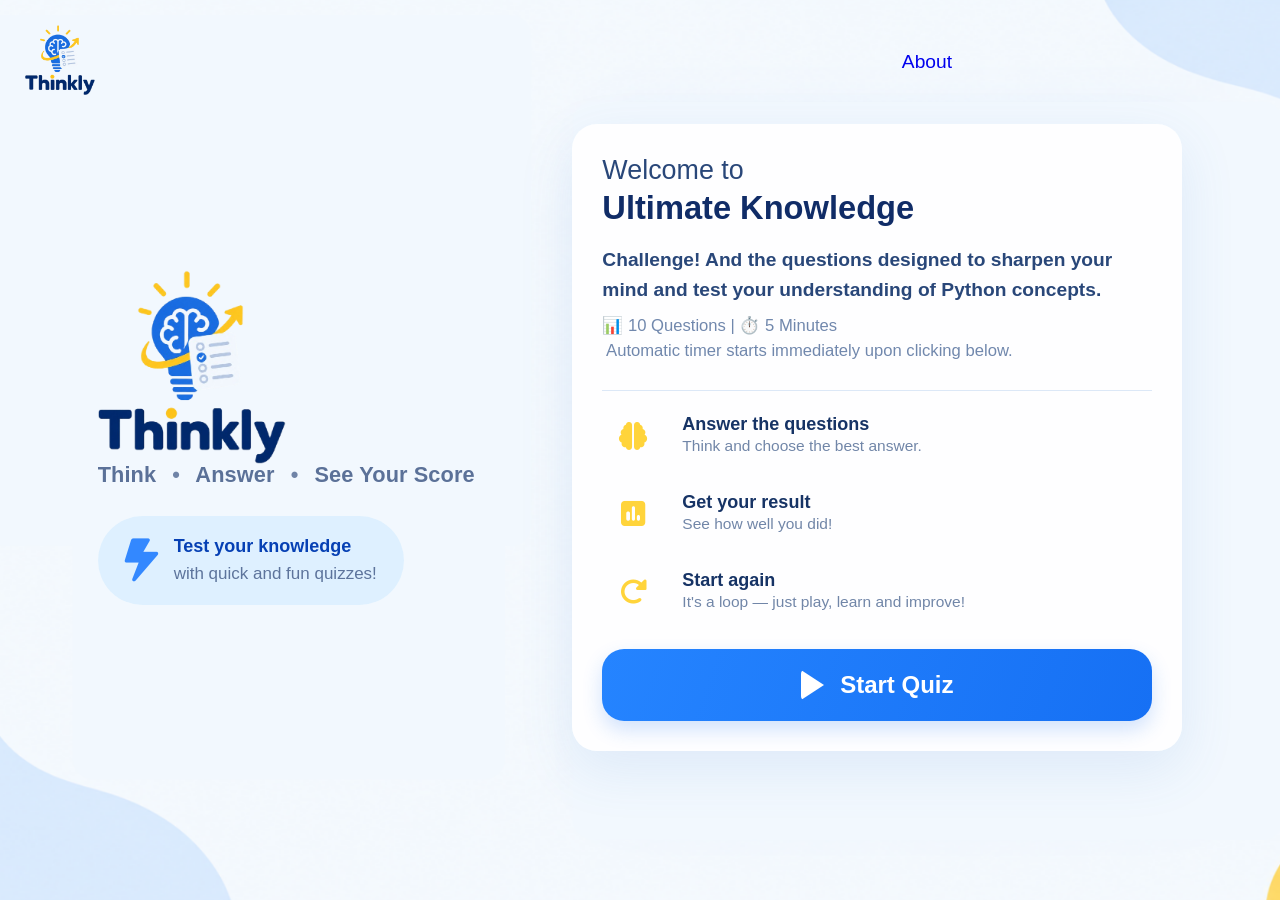
==== index.html @ c83d0efa "check css file have link without any problem" ====
<!DOCTYPE html>
<html lang="en">

<head>
    <meta charset="UTF-8">
    <meta name="viewport" content="width=device-width, initial-scale=1.0">
    <title>Thinkly</title>
    <link rel="stylesheet" href="https://cdnjs.cloudflare.com/ajax/libs/font-awesome/6.0.0/css/all.min.css">
    <link rel="stylesheet" href="./css/style.css">
</head>

<body>
    <main class="page">
        <header class="topbar">
            <a class="brand-mini" href="#">
                <img src="assets/img/thinkly_logo-removebg-preview.png" alt="Thinkly logo">
            </a>
            <a href="./about.html" class="nav-about">
                <span class="about">About</span>
            </a>
        </header>

        <section class="hero">

            <div class="brand-panel">
                <img class="hero-logo" src="assets/img/thinkly_logo-removebg-preview.png"
                    alt="Thinkly — Think, Answer, See Your Score">
                <p class="tagline">Think <span>•</span> Answer <span>•</span> See Your Score</p>
                <div class="promo-pill">
                    <span class="bolt"><i class="fa-solid fa-bolt-lightning"></i></span>
                    <p><strong>Test your knowledge</strong><br><span>with quick and fun quizzes!</span></p>
                </div>
            </div>

            <div class="welcome-card">
                <p class="eyebrow">Welcome to</p>
                <h1>Ultimate Knowledge</h1><br>
                <p class="intro">Challenge! And the questions designed to sharpen your mind and test your understanding
                    of Python concepts.
                </p>
                <p class="subintro">📊 10 Questions | ⏱️ 5 Minutes <br>
                    &nbsp;Automatic timer starts immediately upon clicking below.
                </p>

                <div class="feature-list">
                    <div class="feature">
                        <div class="feature-icon"><i class="fa-solid fa-brain fa-lm"
                                style="color: rgb(255, 212, 59);"></i></div>
                        <div>
                            <h2>Answer the questions</h2>
                            <p>Think and choose the best answer.</p>
                        </div>
                    </div>
                    <div class="feature">
                        <div class="feature-icon trophy"><i class="fa-solid fa-square-poll-vertical fa-lm"
                                style="color: rgb(255, 212, 59);"></i></div>
                        <div>
                            <h2>Get your result</h2>
                            <p>See how well you did!</p>
                        </div>
                    </div>
                    <div class="feature">
                        <div class="feature-icon restart"><i class="fa-solid fa-rotate-right fa-lm"
                                style="color: rgb(255, 212, 59);"></i></div>
                        <div>
                            <h2>Start again</h2>
                            <p>It's a loop — just play, learn and improve!</p>
                        </div>
                    </div>
                </div>

                <a href="/quiz.html" class="start-quiz">
                    <button class="start-button" type="button">
                        <span class="play"></span> Start Quiz
                    </button>
                </a>
            </div>
        </section>
    </main>
    <script src="/js/quiz.js"></script>
    <script src="/js/score.js"></script>
</body>

</html>
---- css/style.css ----
:root {
    --navy: #092b70;
    --blue: #1675f8;
    --text: #294779;
    --muted: #7188ad;
    --yellow: #ffc51b;
}

body {
    margin: 0;
    color: var(--text);
    font-family: 'Nunito Sans', 'Segoe UI', Arial, sans-serif;
    background: #f3f8ff url('/assets/img/background.png');
    background-position: center;
    background-repeat: no-repeat;
    background-size: cover;
    background-attachment: fixed;
}

.topbar{
    display: flex;
    align-items: center;
}
.topbar .nav-about{
    text-decoration: none;
    width: 65%;
    text-align: end;
    font-size: clamp(16px, 1.5vw, 40px);
}

.topbar .nav-about:hover{
    text-decoration: overline;
    color: var(--yellow);
}

.brand-mini img {
    width: 70px;
    height: 70px;
    margin: 25px;
}

.hero {
    display: flex;
    justify-content: space-evenly;
    align-items: center;
}

.hero-logo {
    display: flex;
    justify-self: center;
    width: 50%;
    max-width: 300px;
}

.tagline {
    margin: -2px 0 28px;
    color: #5b7198;
    font-size: clamp(16px, 1.7vw, 25px);
    font-weight: 600;
    letter-spacing: .1px;
}

.tagline span {
    color: #7084a7;
    padding: 0 10px;
}

.promo-pill {
    display: flex;
    justify-self: center;
    align-items: center;
    width: max-content;
    gap: 17px;
    text-align: left;
    padding: 17px 27px;
    border-radius: 60px;
    background: rgba(218, 239, 255, .8);
}

.bolt {
    font-size: 43px;
    line-height: 1;
    color: #3388ff;
    font-weight: 900;
    transform: skew(-10deg);
}

.promo-pill p {
    margin: 0;
    font-size: 17px;
    line-height: 1.55;
    color: #5d749c;
}

.promo-pill strong {
    color: #0640b4;
    font-size: 18px;
    font-weight: 800;
}

.welcome-card {
    background: rgba(255, 255, 255, .93);
    width: 50%;
    max-width: 550px;
    border-radius: 25px;
    padding: 30px;
    box-shadow: 0 18px 55px rgba(74, 135, 205, .12);
}

.eyebrow {
    margin: 0;
    font-size: clamp(23px, 2.1vw, 31px);
    line-height: 1.2;
    font-weight: 500;
}

h1 {
    margin: 2px 0 0;
    color: #102c67;
    font-size: clamp(28px, 2.55vw, 39px);
    line-height: 1.2;
    font-weight: 900;
}

.intro {
    margin: 0 0 9px;
    font-size: clamp(17px, 1.5vw, 22px);
    line-height: 1.55;
    font-weight: 600;
}

.subintro {
    margin: 0 0 26px;
    color: var(--muted);
    font-size: clamp(15px, 1.3vw, 19px);
    line-height: 1.5;
}

.feature-list {
    border-top: 1px solid #dce8f7;
    padding-top: 14px;
    margin-bottom: 26px;
}

.feature {
    display: flex;
    align-items: center;
    gap: 18px;
    margin: 0 0 16px;
}

.feature:last-child {
    margin-bottom: 0;
}

.feature-icon {
    flex: 0 0 62px;
    width: 62px;
    height: 62px;
    display: flex;
    justify-content: center;
    align-items: center;
    border-radius: 50%;
    font-size: 28px;
    font-weight: 800;
}

.feature h2 {
    margin: 0;
    color: #163365;
    font-size: 18px;
    font-weight: 800;
}

.feature p {
    margin: 0;
    color: #7186a8;
    font-size: 15.5px;
    line-height: 1.4;
}

.start-button {
    width: 100%;
    min-height: 72px;
    border: 0;
    border-radius: 22px;
    display: flex;
    align-items: center;
    justify-content: center;
    gap: 16px;
    background: linear-gradient(110deg, #2584ff, #1670f4);
    color: white;
    box-shadow: 0 9px 20px rgba(28, 113, 242, .2);
    font: inherit;
    font-size: 24px;
    font-weight: 800;
    cursor: pointer;
    transition: transform .18s ease, box-shadow .18s ease;
}
.start-quiz{
    text-decoration: none;
}
.start-button:hover {
    position: relative;
    bottom: 2px;
    box-shadow: 0 13px 24px rgba(47, 108, 201, 0.27);
}

.play {
    width: 0;
    height: 0;
    border-top: 15px solid transparent;
    border-bottom: 15px solid transparent;
    border-left: 23px solid white;
    border-radius: 4px;
}

@media (max-width: 900px) {
    .page {
        padding: 18px 5vw 35px;
    }

    .hero {
        grid-template-columns: 1fr;
        gap: 28px;
        margin-top: 5px;
        max-width: 650px;
    }

    .brand-panel {
        max-width: 500px;
        margin: 0 auto;
    }

    .hero-logo {
        max-width: 350px;
    }

    .tagline {
        margin-bottom: 20px;
    }

    .welcome-card {
        padding: 32px;
    }
}

@media (max-width: 480px) {
    .page {
        padding: 14px 16px 28px;
    }

    .topbar {
        height: 52px;
    }

    .brand-mini {
        width: 145px;
        height: 46px;
    }

    .hero {
        gap: 22px;
    }

    .hero-logo {
        max-width: 265px;
    }

    .tagline {
        font-size: 15px;
    }

    .tagline span {
        padding: 0 4px;
    }

    .promo-pill {
        padding: 13px 18px;
        gap: 12px;
    }

    .promo-pill p {
        font-size: 14px;
    }

    .promo-pill strong {
        font-size: 15px;
    }

    .bolt {
        font-size: 35px;
    }

    .welcome-card {
        padding: 25px 21px;
        border-radius: 21px;
    }

    .eyebrow {
        font-size: 23px;
    }

    h1 {
        font-size: 28px;
    }

    .intro {
        font-size: 16px;
    }

    .subintro {
        font-size: 14px;
    }

    .feature {
        gap: 12px;
    }

    .feature-icon {
        flex-basis: 50px;
        width: 50px;
        height: 50px;
        font-size: 23px;
    }

    .feature h2 {
        font-size: 16px;
    }

    .feature p {
        font-size: 13px;
    }

    .start-button {
        min-height: 60px;
        border-radius: 17px;
        font-size: 20px;
    }
}
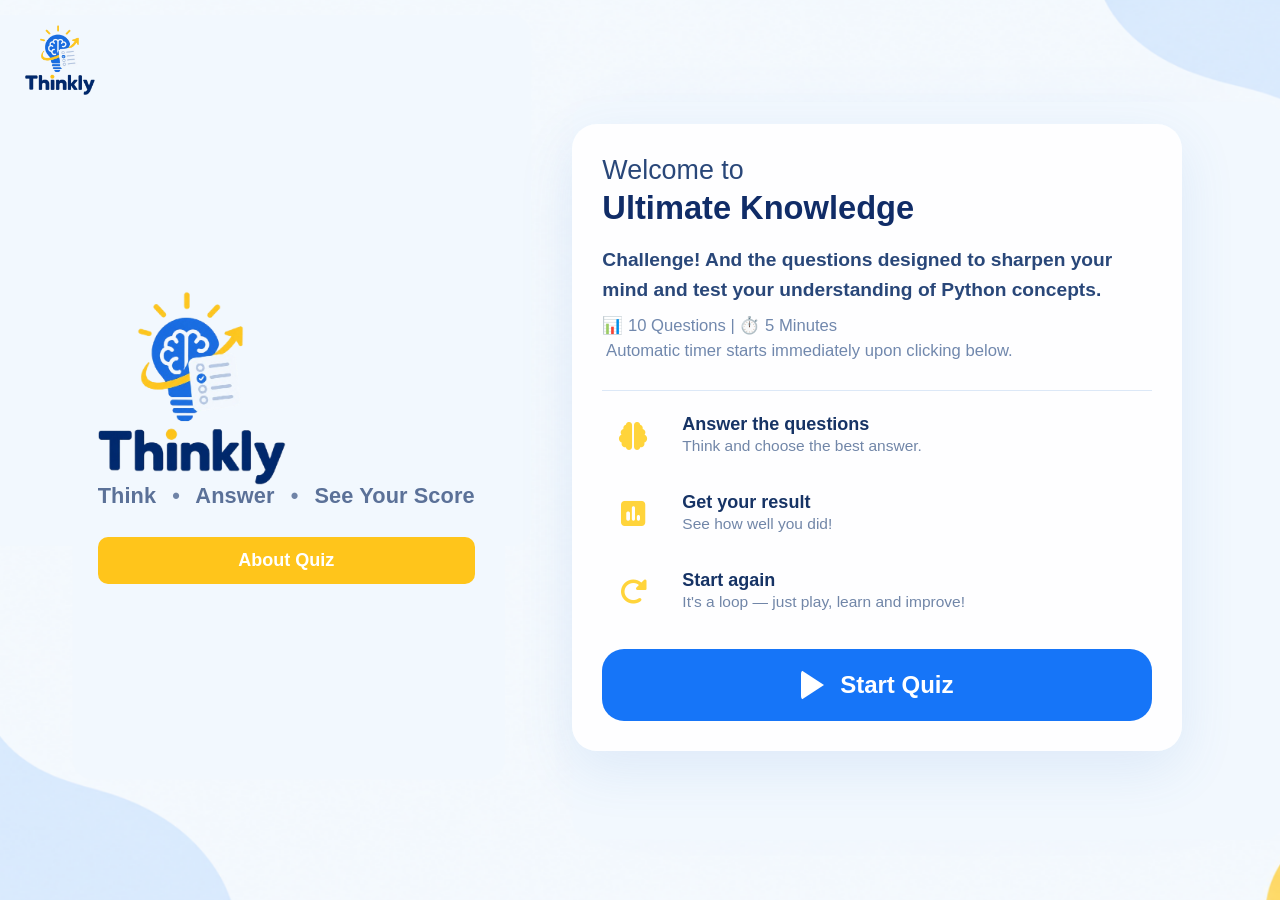
==== commit b1c0ef13: "remove quiz.txt and make some changes in ui put a about btn and create a about page for thinkly" ====
--- a/index.html
+++ b/index.html
@@ -15,9 +15,6 @@
             <a class="brand-mini" href="#">
                 <img src="assets/img/thinkly_logo-removebg-preview.png" alt="Thinkly logo">
             </a>
-            <a href="./about.html" class="nav-about">
-                <span class="about">About</span>
-            </a>
         </header>
 
         <section class="hero">
@@ -26,10 +23,13 @@
                 <img class="hero-logo" src="assets/img/thinkly_logo-removebg-preview.png"
                     alt="Thinkly — Think, Answer, See Your Score">
                 <p class="tagline">Think <span>•</span> Answer <span>•</span> See Your Score</p>
-                <div class="promo-pill">
+                <!-- <div class="promo-pill">
                     <span class="bolt"><i class="fa-solid fa-bolt-lightning"></i></span>
                     <p><strong>Test your knowledge</strong><br><span>with quick and fun quizzes!</span></p>
-                </div>
+                </div> -->
+                <a href="/about.html">
+                    <button class="about">About Quiz</button>
+                </a>
             </div>
 
             <div class="welcome-card">
@@ -69,7 +69,7 @@
                     </div>
                 </div>
 
-                <a href="/quiz.html" class="start-quiz">
+                <a href="./quiz.html" class="start-quiz">
                     <button class="start-button" type="button">
                         <span class="play"></span> Start Quiz
                     </button>
--- a/css/style.css
+++ b/css/style.css
@@ -4,33 +4,26 @@
     --text: #294779;
     --muted: #7188ad;
     --yellow: #ffc51b;
+    --white-: #fff;
+    --black-: #000;
+    --hover-blue-: #3a87f3;
+    --text-color-: #163365;
 }
 
 body {
     margin: 0;
     color: var(--text);
     font-family: 'Nunito Sans', 'Segoe UI', Arial, sans-serif;
-    background: #f3f8ff url('/assets/img/background.png');
+    background: url('/assets/img/background.png');
     background-position: center;
     background-repeat: no-repeat;
     background-size: cover;
     background-attachment: fixed;
 }
 
-.topbar{
+.topbar {
     display: flex;
     align-items: center;
-}
-.topbar .nav-about{
-    text-decoration: none;
-    width: 65%;
-    text-align: end;
-    font-size: clamp(16px, 1.5vw, 40px);
-}
-
-.topbar .nav-about:hover{
-    text-decoration: overline;
-    color: var(--yellow);
 }
 
 .brand-mini img {
@@ -65,37 +58,20 @@
     padding: 0 10px;
 }
 
-.promo-pill {
-    display: flex;
-    justify-self: center;
-    align-items: center;
-    width: max-content;
-    gap: 17px;
-    text-align: left;
-    padding: 17px 27px;
-    border-radius: 60px;
-    background: rgba(218, 239, 255, .8);
+.brand-panel .about {
+    background-color: var(--yellow);
+    color: var(--white-);
+    border: none;
+    padding: 13px 20px;
+    border-radius: 10px;
+    font-size: 18px;
+    font-weight: bold;
+    width: 100%;
 }
 
-.bolt {
-    font-size: 43px;
-    line-height: 1;
-    color: #3388ff;
-    font-weight: 900;
-    transform: skew(-10deg);
-}
-
-.promo-pill p {
-    margin: 0;
-    font-size: 17px;
-    line-height: 1.55;
-    color: #5d749c;
-}
-
-.promo-pill strong {
-    color: #0640b4;
-    font-size: 18px;
-    font-weight: 800;
+.brand-panel .about:hover {
+    cursor: pointer;
+    background-color: var(--hover-blue-);
 }
 
 .welcome-card {
@@ -167,7 +143,7 @@
 
 .feature h2 {
     margin: 0;
-    color: #163365;
+    color: var(--text-color-);
     font-size: 18px;
     font-weight: 800;
 }
@@ -188,22 +164,20 @@
     align-items: center;
     justify-content: center;
     gap: 16px;
-    background: linear-gradient(110deg, #2584ff, #1670f4);
+    background-color: var(--blue);
     color: white;
-    box-shadow: 0 9px 20px rgba(28, 113, 242, .2);
-    font: inherit;
     font-size: 24px;
     font-weight: 800;
     cursor: pointer;
-    transition: transform .18s ease, box-shadow .18s ease;
 }
-.start-quiz{
+
+.start-quiz {
     text-decoration: none;
 }
+
 .start-button:hover {
-    position: relative;
-    bottom: 2px;
-    box-shadow: 0 13px 24px rgba(47, 108, 201, 0.27);
+    background-color: var(--hover-blue-);
+    color: var(--white-);
 }
 
 .play {
@@ -213,128 +187,4 @@
     border-bottom: 15px solid transparent;
     border-left: 23px solid white;
     border-radius: 4px;
-}
-
-@media (max-width: 900px) {
-    .page {
-        padding: 18px 5vw 35px;
-    }
-
-    .hero {
-        grid-template-columns: 1fr;
-        gap: 28px;
-        margin-top: 5px;
-        max-width: 650px;
-    }
-
-    .brand-panel {
-        max-width: 500px;
-        margin: 0 auto;
-    }
-
-    .hero-logo {
-        max-width: 350px;
-    }
-
-    .tagline {
-        margin-bottom: 20px;
-    }
-
-    .welcome-card {
-        padding: 32px;
-    }
-}
-
-@media (max-width: 480px) {
-    .page {
-        padding: 14px 16px 28px;
-    }
-
-    .topbar {
-        height: 52px;
-    }
-
-    .brand-mini {
-        width: 145px;
-        height: 46px;
-    }
-
-    .hero {
-        gap: 22px;
-    }
-
-    .hero-logo {
-        max-width: 265px;
-    }
-
-    .tagline {
-        font-size: 15px;
-    }
-
-    .tagline span {
-        padding: 0 4px;
-    }
-
-    .promo-pill {
-        padding: 13px 18px;
-        gap: 12px;
-    }
-
-    .promo-pill p {
-        font-size: 14px;
-    }
-
-    .promo-pill strong {
-        font-size: 15px;
-    }
-
-    .bolt {
-        font-size: 35px;
-    }
-
-    .welcome-card {
-        padding: 25px 21px;
-        border-radius: 21px;
-    }
-
-    .eyebrow {
-        font-size: 23px;
-    }
-
-    h1 {
-        font-size: 28px;
-    }
-
-    .intro {
-        font-size: 16px;
-    }
-
-    .subintro {
-        font-size: 14px;
-    }
-
-    .feature {
-        gap: 12px;
-    }
-
-    .feature-icon {
-        flex-basis: 50px;
-        width: 50px;
-        height: 50px;
-        font-size: 23px;
-    }
-
-    .feature h2 {
-        font-size: 16px;
-    }
-
-    .feature p {
-        font-size: 13px;
-    }
-
-    .start-button {
-        min-height: 60px;
-        border-radius: 17px;
-        font-size: 20px;
-    }
 }
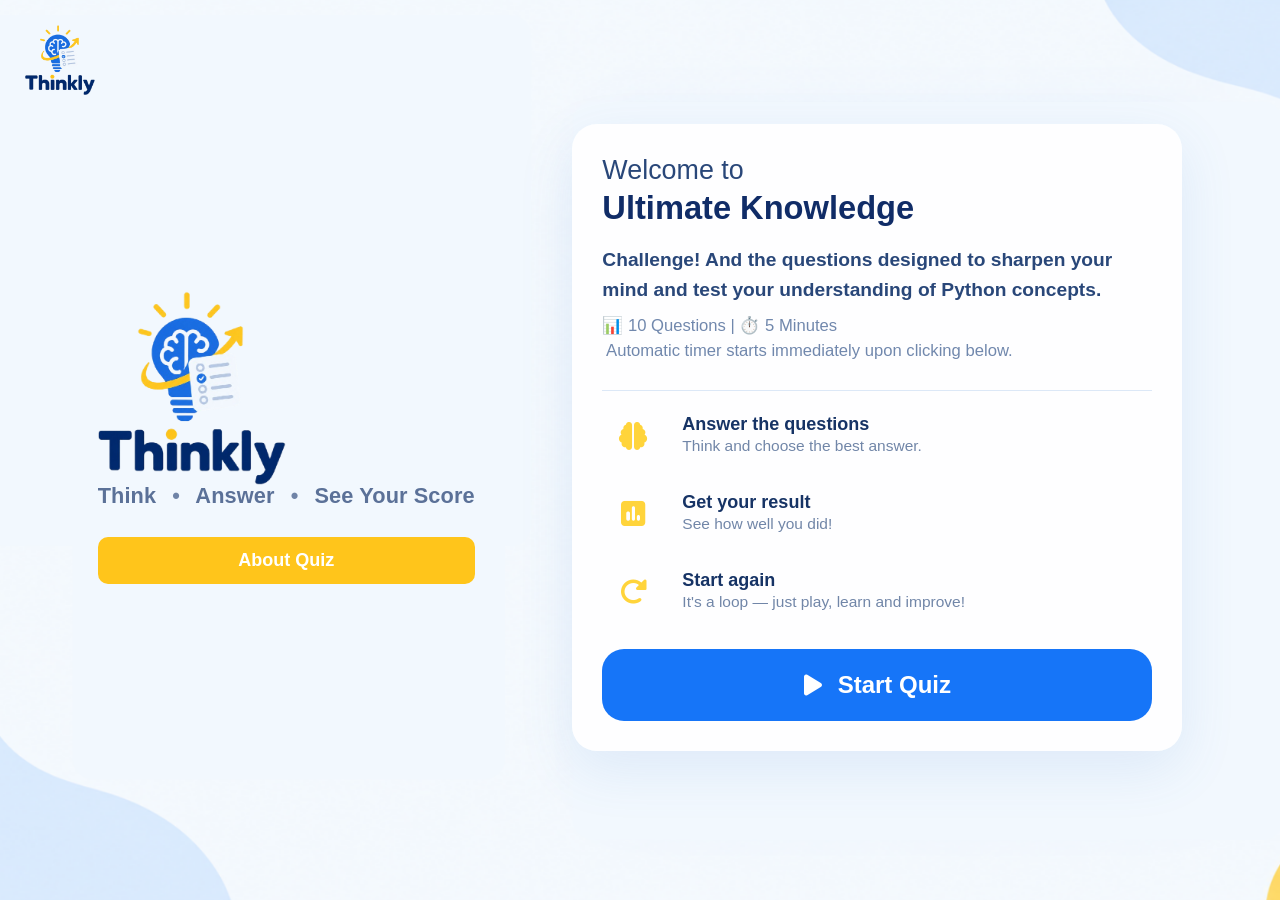
==== commit 77f84339: "make some changes in footer anchor tag to p tag and with extra space and remove the comment in js" ====
--- a/index.html
+++ b/index.html
@@ -23,10 +23,6 @@
                 <img class="hero-logo" src="assets/img/thinkly_logo-removebg-preview.png"
                     alt="Thinkly — Think, Answer, See Your Score">
                 <p class="tagline">Think <span>•</span> Answer <span>•</span> See Your Score</p>
-                <!-- <div class="promo-pill">
-                    <span class="bolt"><i class="fa-solid fa-bolt-lightning"></i></span>
-                    <p><strong>Test your knowledge</strong><br><span>with quick and fun quizzes!</span></p>
-                </div> -->
                 <a href="/about.html">
                     <button class="about">About Quiz</button>
                 </a>
@@ -71,14 +67,14 @@
 
                 <a href="./quiz.html" class="start-quiz">
                     <button class="start-button" type="button">
-                        <span class="play"></span> Start Quiz
+                        <i class="fa-solid fa-play" style="color: rgb(255, 255, 255);"></i>Start Quiz
                     </button>
                 </a>
             </div>
         </section>
     </main>
     <script src="/js/quiz.js"></script>
-    <script src="/js/score.js"></script>
+    <!-- <script src="/js/score.js"></script> -->
 </body>
 
 </html>
--- a/css/style.css
+++ b/css/style.css
@@ -75,7 +75,7 @@
 }
 
 .welcome-card {
-    background: rgba(255, 255, 255, .93);
+    background-color: rgba(255, 255, 255, .93);
     width: 50%;
     max-width: 550px;
     border-radius: 25px;
@@ -179,12 +179,3 @@
     background-color: var(--hover-blue-);
     color: var(--white-);
 }
-
-.play {
-    width: 0;
-    height: 0;
-    border-top: 15px solid transparent;
-    border-bottom: 15px solid transparent;
-    border-left: 23px solid white;
-    border-radius: 4px;
-}
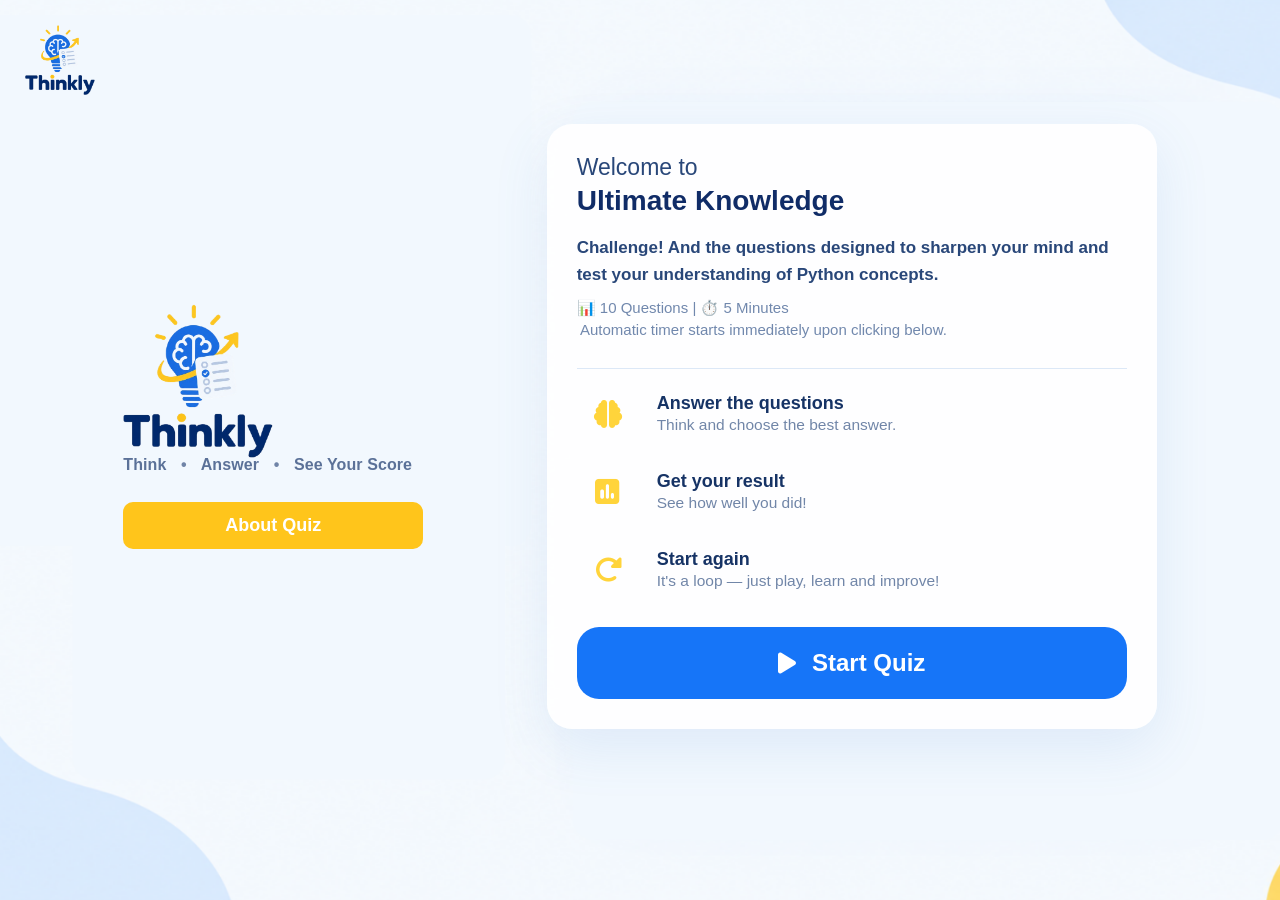
==== commit 5c85443f: "remove extra space" ====
--- a/index.html
+++ b/index.html
@@ -66,7 +66,7 @@
                 </div>
 
                 <a href="./quiz.html" class="start-quiz">
-                    <button class="start-button" type="button">
+                    <button class="start-button" type="button" id="start-btn">
                         <i class="fa-solid fa-play" style="color: rgb(255, 255, 255);"></i>Start Quiz
                     </button>
                 </a>
--- a/css/style.css
+++ b/css/style.css
@@ -48,7 +48,7 @@
 .tagline {
     margin: -2px 0 28px;
     color: #5b7198;
-    font-size: clamp(16px, 1.7vw, 25px);
+    font-size: 16px;
     font-weight: 600;
     letter-spacing: .1px;
 }
@@ -85,7 +85,7 @@
 
 .eyebrow {
     margin: 0;
-    font-size: clamp(23px, 2.1vw, 31px);
+    font-size: 23px;
     line-height: 1.2;
     font-weight: 500;
 }
@@ -93,14 +93,14 @@
 h1 {
     margin: 2px 0 0;
     color: #102c67;
-    font-size: clamp(28px, 2.55vw, 39px);
+    font-size: 28px;
     line-height: 1.2;
     font-weight: 900;
 }
 
 .intro {
     margin: 0 0 9px;
-    font-size: clamp(17px, 1.5vw, 22px);
+    font-size: 17px;
     line-height: 1.55;
     font-weight: 600;
 }
@@ -108,7 +108,7 @@
 .subintro {
     margin: 0 0 26px;
     color: var(--muted);
-    font-size: clamp(15px, 1.3vw, 19px);
+    font-size: 15px;
     line-height: 1.5;
 }
 
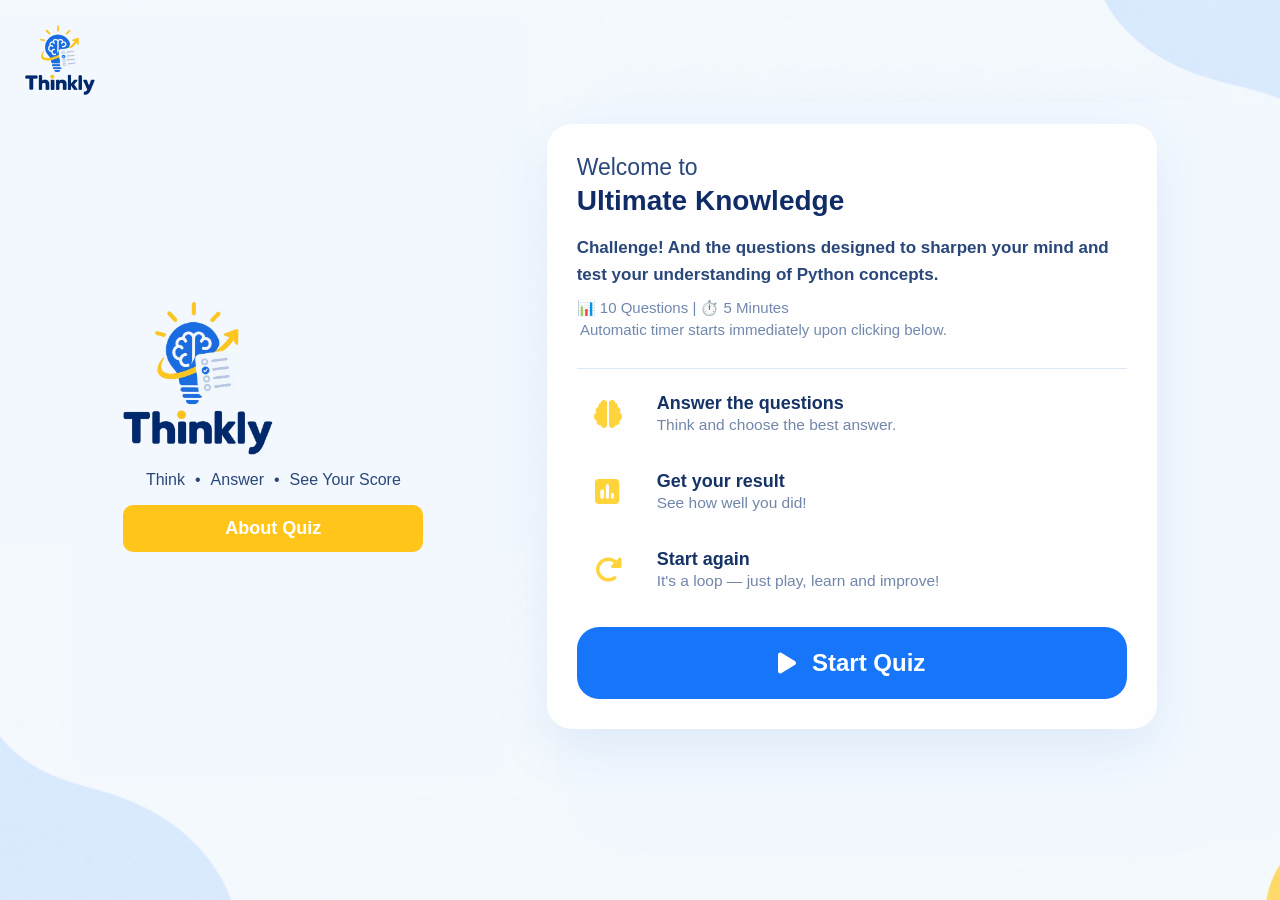
==== commit f3a26bef: "last commit" ====
--- a/index.html
+++ b/index.html
@@ -23,7 +23,7 @@
                 <img class="hero-logo" src="assets/img/thinkly_logo-removebg-preview.png"
                     alt="Thinkly — Think, Answer, See Your Score">
                 <p class="tagline">Think <span>•</span> Answer <span>•</span> See Your Score</p>
-                <a href="/about.html">
+                <a href="./pages/about.html">
                     <button class="about">About Quiz</button>
                 </a>
             </div>
@@ -65,15 +65,15 @@
                     </div>
                 </div>
 
-                <a href="./quiz.html" class="start-quiz">
-                    <button class="start-button" type="button" id="start-btn">
+                <a href="./pages/quiz.html" class="start-quiz">
+                    <button class="start-button" type="button">
                         <i class="fa-solid fa-play" style="color: rgb(255, 255, 255);"></i>Start Quiz
                     </button>
                 </a>
             </div>
         </section>
     </main>
-    <script src="/js/quiz.js"></script>
+    <script src="./js/quiz.js"></script>
     <!-- <script src="/js/score.js"></script> -->
 </body>
 
--- a/css/style.css
+++ b/css/style.css
@@ -45,7 +45,12 @@
     max-width: 300px;
 }
 
-.tagline {
+.tagline{
+    display: flex;
+    justify-content: center;
+    gap:10px;
+}
+/* .tagline {
     margin: -2px 0 28px;
     color: #5b7198;
     font-size: 16px;
@@ -56,7 +61,7 @@
 .tagline span {
     color: #7084a7;
     padding: 0 10px;
-}
+} */
 
 .brand-panel .about {
     background-color: var(--yellow);
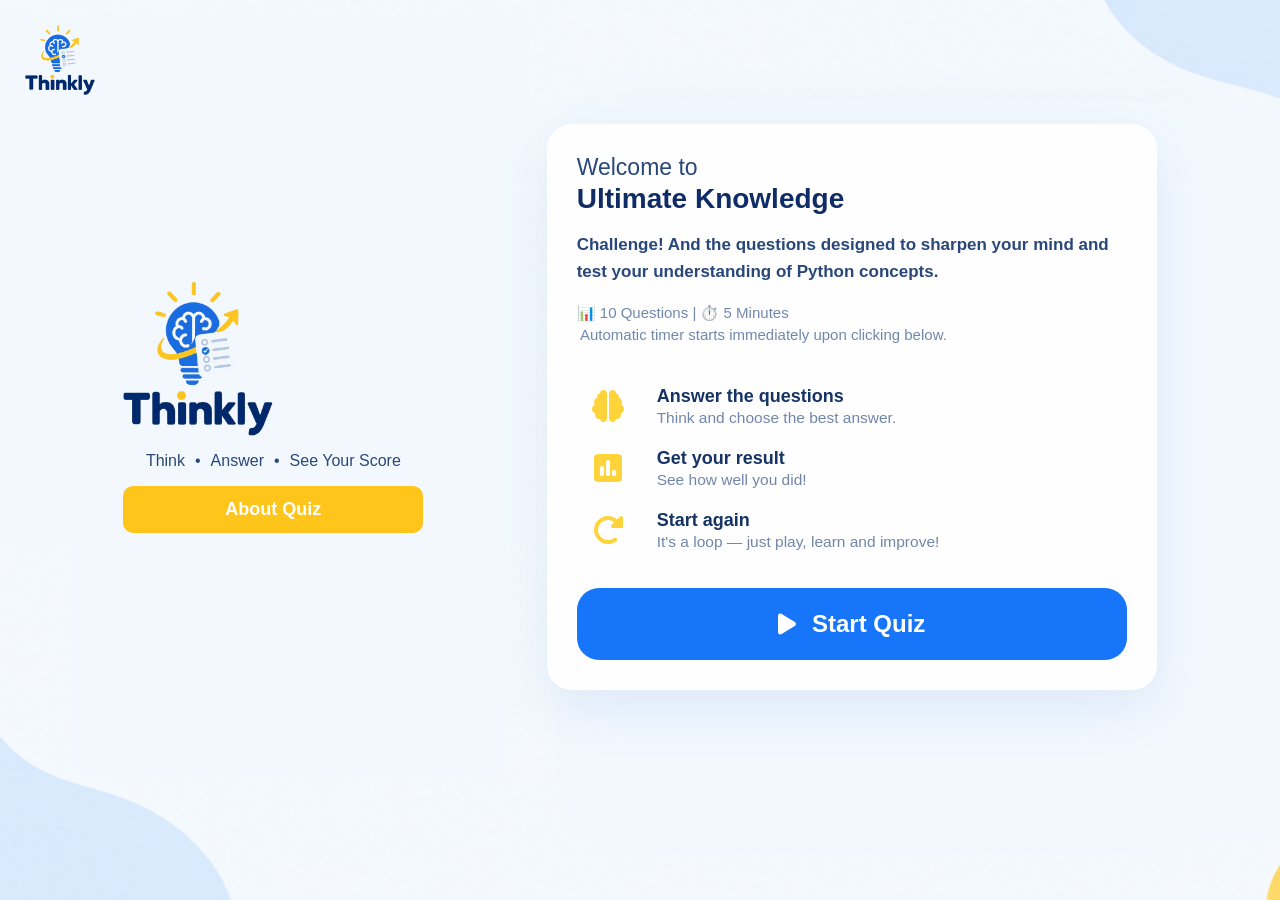
==== commit 3d91f778: "last commit" ====
--- a/index.html
+++ b/index.html
@@ -30,17 +30,17 @@
 
             <div class="welcome-card">
                 <p class="eyebrow">Welcome to</p>
-                <h1>Ultimate Knowledge</h1><br>
+                <h1>Ultimate Knowledge</h1>
                 <p class="intro">Challenge! And the questions designed to sharpen your mind and test your understanding
                     of Python concepts.
                 </p>
                 <p class="subintro">📊 10 Questions | ⏱️ 5 Minutes <br>
                     &nbsp;Automatic timer starts immediately upon clicking below.
                 </p>
-
+                
                 <div class="feature-list">
                     <div class="feature">
-                        <div class="feature-icon"><i class="fa-solid fa-brain fa-lm"
+                        <div class="feature-icon"><i class="fa-solid fa-brain fa-2xl"
                                 style="color: rgb(255, 212, 59);"></i></div>
                         <div>
                             <h2>Answer the questions</h2>
@@ -48,7 +48,7 @@
                         </div>
                     </div>
                     <div class="feature">
-                        <div class="feature-icon trophy"><i class="fa-solid fa-square-poll-vertical fa-lm"
+                        <div class="feature-icon trophy"><i class="fa-solid fa-square-poll-vertical fa-2xl"
                                 style="color: rgb(255, 212, 59);"></i></div>
                         <div>
                             <h2>Get your result</h2>
@@ -56,7 +56,7 @@
                         </div>
                     </div>
                     <div class="feature">
-                        <div class="feature-icon restart"><i class="fa-solid fa-rotate-right fa-lm"
+                        <div class="feature-icon restart"><i class="fa-solid fa-rotate-right fa-2xl"
                                 style="color: rgb(255, 212, 59);"></i></div>
                         <div>
                             <h2>Start again</h2>
--- a/css/style.css
+++ b/css/style.css
@@ -96,29 +96,26 @@
 }
 
 h1 {
-    margin: 2px 0 0;
     color: #102c67;
     font-size: 28px;
     line-height: 1.2;
     font-weight: 900;
+    margin: 0;
 }
 
 .intro {
-    margin: 0 0 9px;
     font-size: 17px;
     line-height: 1.55;
     font-weight: 600;
 }
 
 .subintro {
-    margin: 0 0 26px;
     color: var(--muted);
     font-size: 15px;
     line-height: 1.5;
 }
 
 .feature-list {
-    border-top: 1px solid #dce8f7;
     padding-top: 14px;
     margin-bottom: 26px;
 }
@@ -127,23 +124,14 @@
     display: flex;
     align-items: center;
     gap: 18px;
-    margin: 0 0 16px;
-}
-
-.feature:last-child {
-    margin-bottom: 0;
 }
 
 .feature-icon {
-    flex: 0 0 62px;
     width: 62px;
     height: 62px;
     display: flex;
     justify-content: center;
     align-items: center;
-    border-radius: 50%;
-    font-size: 28px;
-    font-weight: 800;
 }
 
 .feature h2 {
